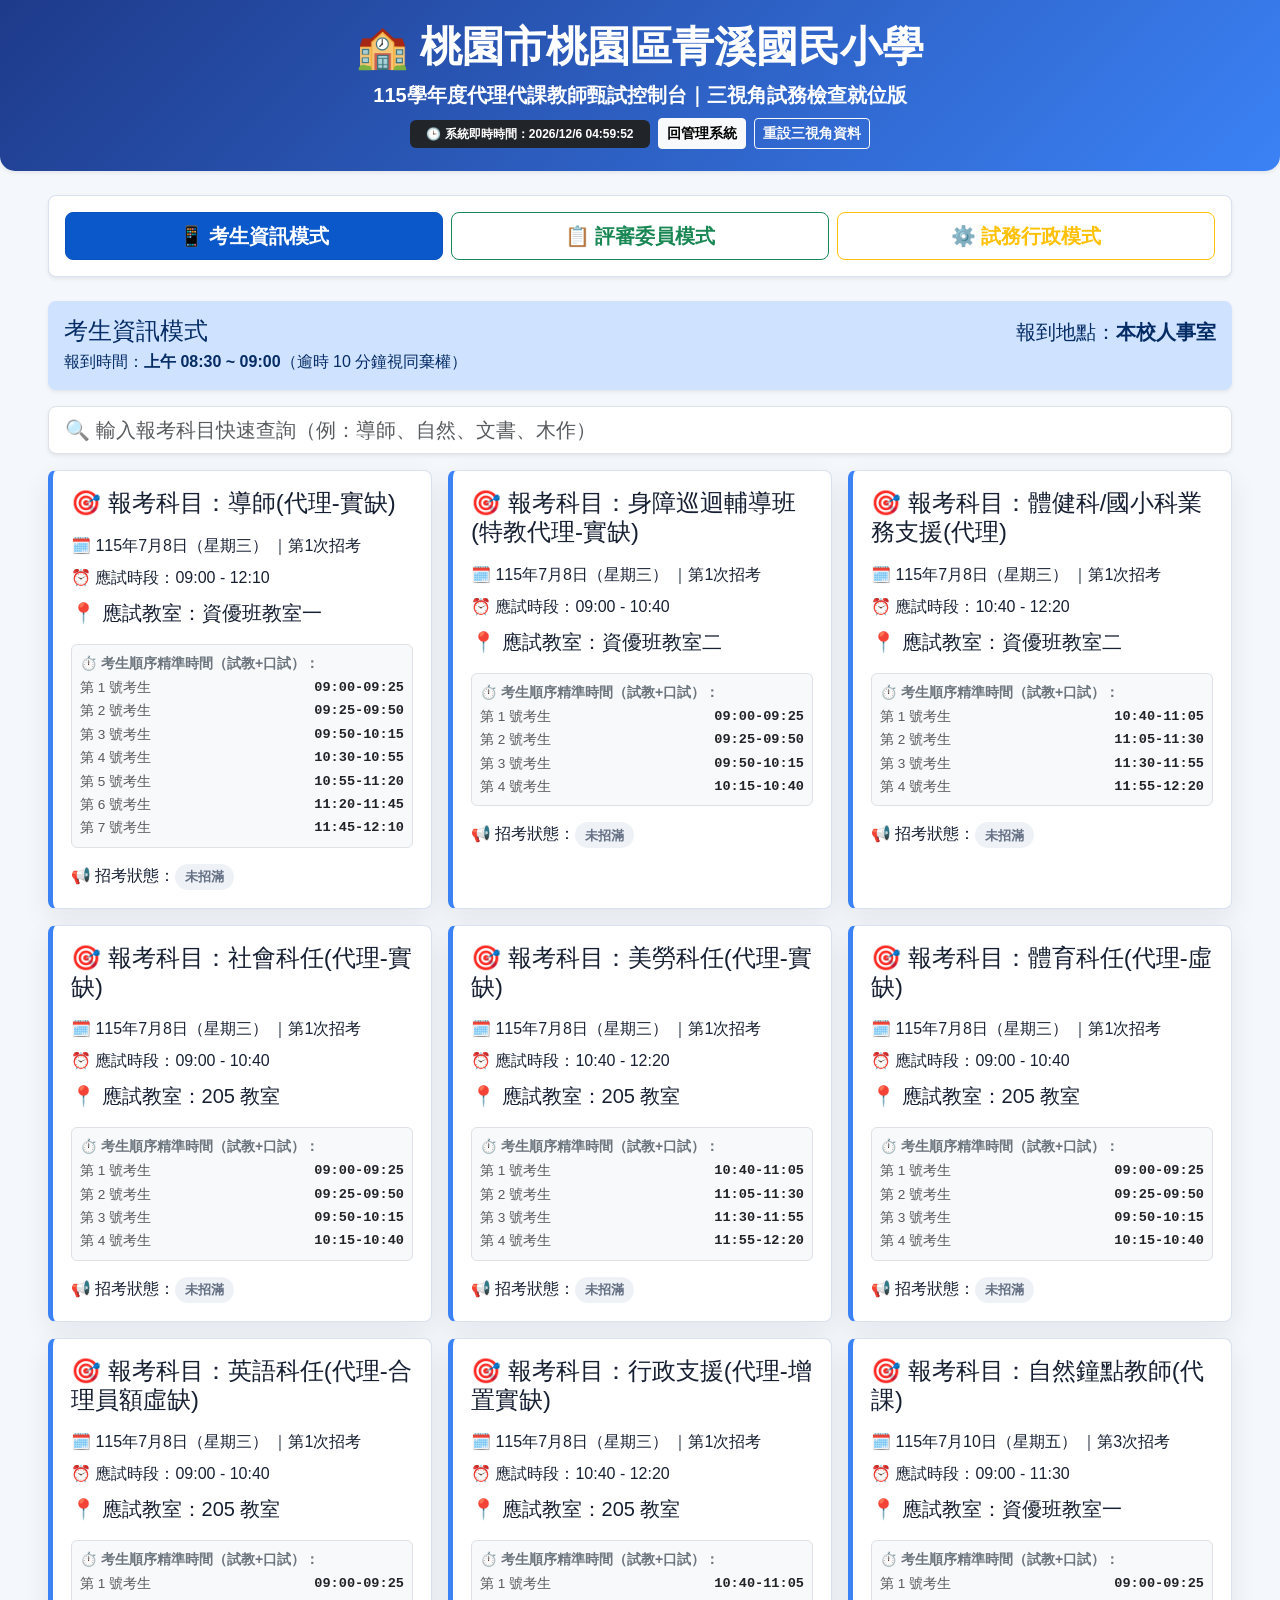
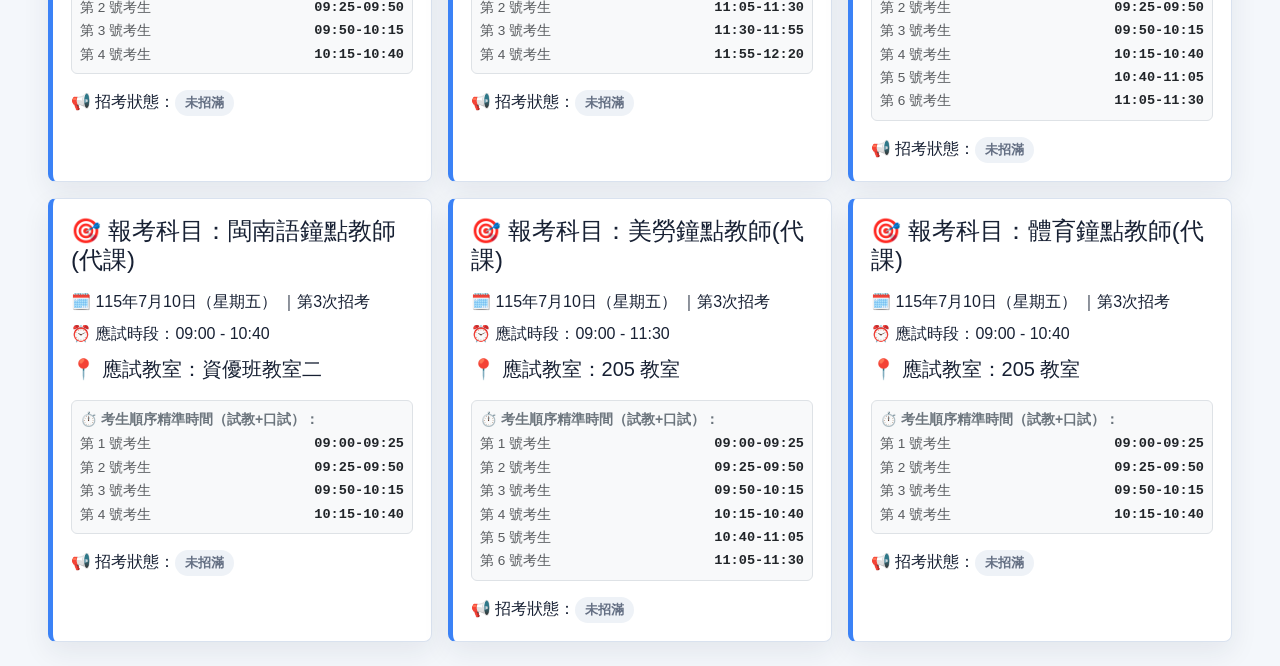
==== today.html @ 385afc44 "Add files via upload" ====
<!doctype html>
<html lang="zh-Hant">
  <head>
    <meta charset="utf-8" />
    <meta name="viewport" content="width=device-width, initial-scale=1" />
    <title>青溪國小代理代課教師甄試控制台｜三視角試務檢查就位版</title>
    <link href="https://cdn.jsdelivr.net/npm/bootstrap@5.3.3/dist/css/bootstrap.min.css" rel="stylesheet" />
    <link rel="stylesheet" href="today.css" />
  </head>
  <body>
    <header class="hero-banner text-center shadow-sm">
      <div class="container-fluid px-3 px-lg-5">
        <h1 class="fw-bold h3 mb-2">🏫 桃園市桃園區青溪國民小學</h1>
        <p class="mb-2 lead fw-semibold">115學年度代理代課教師甄試控制台｜三視角試務檢查就位版</p>
        <div class="d-flex flex-column flex-md-row justify-content-center gap-2 align-items-center">
          <span id="liveClock" class="badge bg-dark px-3 py-2">載入時間中...</span>
          <a class="btn btn-light btn-sm fw-bold" href="index.html">回管理系統</a>
          <button id="resetThreeViews" class="btn btn-outline-light btn-sm fw-bold" type="button">重設三視角資料</button>
        </div>
      </div>
    </header>

    <main class="container-fluid px-3 px-lg-5 py-4">
      <section class="view-switch card shadow-sm mb-4">
        <div class="card-body">
          <div class="row g-2 text-center">
            <div class="col-md-4">
              <button class="btn btn-primary btn-lg fw-bold view-button active w-100" data-view="candidate" type="button">📱 考生資訊模式</button>
            </div>
            <div class="col-md-4">
              <button class="btn btn-outline-success btn-lg fw-bold view-button w-100" data-view="judge" type="button">📋 評審委員模式</button>
            </div>
            <div class="col-md-4">
              <button class="btn btn-outline-warning btn-lg fw-bold view-button w-100" data-view="admin" type="button">⚙️ 試務行政模式</button>
            </div>
          </div>
        </div>
      </section>

      <section id="candidateView" class="view-panel active" aria-labelledby="candidate-title">
        <div class="alert alert-primary border-0 shadow-sm time-banner" role="alert">
          <div class="d-flex flex-column flex-xl-row justify-content-between gap-2">
            <div>
              <h2 id="candidate-title" class="h4 mb-1">考生資訊模式</h2>
              <p class="mb-0">報到時間：<strong>上午 08:30 ~ 09:00</strong>（逾時 10 分鐘視同棄權）</p>
            </div>
            <div class="fs-5">報到地點：<strong>本校人事室</strong></div>
          </div>
        </div>
        <div class="mb-3">
          <input id="candidateSearch" class="form-control form-control-lg shadow-sm" type="search" placeholder="🔍 輸入報考科目快速查詢（例：導師、自然、文書、木作）" />
        </div>
        <div id="candidateCards" class="job-card-grid"></div>
      </section>

      <section id="judgeView" class="view-panel" aria-labelledby="judge-title">
        <div class="card shadow-sm mb-3">
          <div class="card-body">
            <div class="row g-3 align-items-end">
              <div class="col-12 col-lg-5">
                <label class="form-label fw-bold" for="judgeSelect">委員身分選擇</label>
                <select id="judgeSelect" class="form-select form-select-lg"></select>
              </div>
              <div class="col">
                <h2 id="judge-title" class="h4 mb-1">評審委員模式</h2>
                <p class="text-secondary mb-0">選擇委員後，只顯示該委員被指派的科目卡片。</p>
              </div>
            </div>
          </div>
        </div>
        <div id="judgeCards" class="job-card-grid"></div>
      </section>

      <section id="adminView" class="view-panel" aria-labelledby="admin-title">
        <div class="d-flex flex-column flex-lg-row justify-content-between gap-2 align-items-lg-end mb-3">
          <div>
            <p class="eyebrow mb-1">Staff & Admin View</p>
            <h2 id="admin-title" class="h3 mb-0">試務行政模式</h2>
          </div>
          <p class="text-secondary mb-0">所有資料異動會立即存入 localStorage 並同步三個視角。</p>
        </div>
        <div id="adminCards" class="admin-stack"></div>
      </section>
    </main>

    <script src="https://cdn.jsdelivr.net/npm/bootstrap@5.3.3/dist/js/bootstrap.bundle.min.js"></script>
    <script src="today.js"></script>
  </body>
</html>
---- today.css ----
:root {
  --qxes-blue: #235f9f;
  --qxes-ink: #172033;
  --qxes-muted: #657084;
  --qxes-line: #d9e2ef;
  --qxes-bg: #f4f7fb;
  --qxes-yellow: #fff4d7;
  --qxes-green: #1f7a5b;
  --qxes-red: #b42318;
}

body {
  min-height: 100vh;
  color: var(--qxes-ink);
  background: var(--qxes-bg);
  font-family: "Microsoft JhengHei", "Noto Sans TC", Arial, sans-serif;
}

.hero-banner {
  color: #ffffff;
  padding: 22px 0;
  background: linear-gradient(135deg, #1e3a8a, #3b82f6);
  border-radius: 0 0 15px 15px;
}

.hero-banner h1 {
  font-size: clamp(28px, 4vw, 42px);
  font-weight: 900;
  letter-spacing: 0;
}

.eyebrow {
  color: var(--qxes-blue);
  font-size: 14px;
  font-weight: 900;
}

.view-panel {
  display: none;
}

.view-panel.active {
  display: block;
}

.view-switch {
  border: 1px solid var(--qxes-line);
  border-radius: 8px;
}

.time-banner {
  border-radius: 8px;
}

.job-card-grid {
  display: grid;
  grid-template-columns: repeat(3, minmax(260px, 1fr));
  gap: 16px;
}

.job-card,
.judge-task-card,
.admin-card {
  border: 1px solid var(--qxes-line);
  border-radius: 8px;
  background: #ffffff;
  box-shadow: 0 10px 28px rgba(25, 37, 58, 0.08);
}

.job-card {
  min-height: 210px;
  padding: 18px;
  border-left: 5px solid #3b82f6;
  transition: transform 160ms ease, box-shadow 160ms ease;
}

.job-card:hover {
  transform: translateY(-2px);
}

.job-card.closed {
  background: #e5e7eb;
  color: #667085;
  opacity: 0.68;
  border-left-color: #9ca3af;
}

.job-card.closed .closed-message {
  color: var(--qxes-red);
  font-size: 20px;
  font-weight: 900;
}

.waiting-room {
  display: inline-flex;
  padding: 4px 10px;
  border-radius: 999px;
  color: #7a5a00;
  background: var(--qxes-yellow);
  font-weight: 900;
}

.status-pill {
  display: inline-flex;
  align-items: center;
  min-height: 26px;
  padding: 3px 10px;
  border-radius: 999px;
  background: #eef2f7;
  color: var(--qxes-muted);
  font-size: 13px;
  font-weight: 900;
}

.status-pill.active {
  background: #fff4d7;
  color: #9a6700;
}

.status-pill.done,
.ready-pill {
  background: #e6f6ef;
  color: var(--qxes-green);
}

.status-pill.closed {
  background: #fff0ee;
  color: var(--qxes-red);
}

.sequence-box {
  margin: 12px 0 14px;
  overflow: hidden;
  border: 1px solid #cbd7e8;
  border-radius: 8px;
  background: #f8fbff;
}

.sequence-title {
  padding: 8px 10px;
  color: #193b68;
  background: #eaf2ff;
  font-size: 14px;
  font-weight: 900;
}

.sequence-table {
  width: 100%;
  margin: 0;
  border-collapse: collapse;
  font-size: 14px;
}

.sequence-table th,
.sequence-table td {
  padding: 7px 8px;
  border-top: 1px solid #d8e3f2;
  text-align: left;
  vertical-align: middle;
}

.sequence-table th {
  color: #3b4a62;
  background: #f2f6fc;
  font-weight: 900;
}

.sequence-table td:first-child {
  width: 72px;
  color: #1d4e89;
  font-weight: 900;
  white-space: nowrap;
}

.sequence-empty {
  margin: 10px 0 12px;
  padding: 8px 10px;
  border-radius: 8px;
  color: #7a5a00;
  background: var(--qxes-yellow);
  font-size: 14px;
  font-weight: 900;
}

.sequence-slot-row + .sequence-slot-row {
  margin-top: 3px;
}

.judge-task-card {
  padding: 18px;
}

.candidate-list {
  margin: 0;
  padding-left: 20px;
}

.candidate-list li {
  margin-bottom: 4px;
}

.admin-stack {
  display: grid;
  gap: 16px;
}

.admin-card {
  padding: 18px;
}

.admin-grid {
  display: grid;
  grid-template-columns: 1.1fr 1fr;
  gap: 16px;
}

.admin-field-grid {
  display: grid;
  grid-template-columns: repeat(3, minmax(180px, 1fr));
  gap: 12px;
}

.checklist-box {
  display: grid;
  gap: 9px;
}

.check-row {
  display: flex;
  gap: 8px;
  align-items: flex-start;
  padding: 9px 10px;
  border: 1px solid var(--qxes-line);
  border-radius: 8px;
  background: #f9fbfe;
}

.check-row input {
  margin-top: 4px;
}

textarea {
  min-height: 92px;
  resize: vertical;
}

.readonly-help {
  color: var(--qxes-muted);
  font-size: 14px;
}

@media (max-width: 1200px) {
  .job-card-grid {
    grid-template-columns: repeat(2, minmax(260px, 1fr));
  }

  .admin-grid,
  .admin-field-grid {
    grid-template-columns: 1fr;
  }
}

@media (max-width: 680px) {
  .job-card-grid {
    grid-template-columns: 1fr;
  }
}
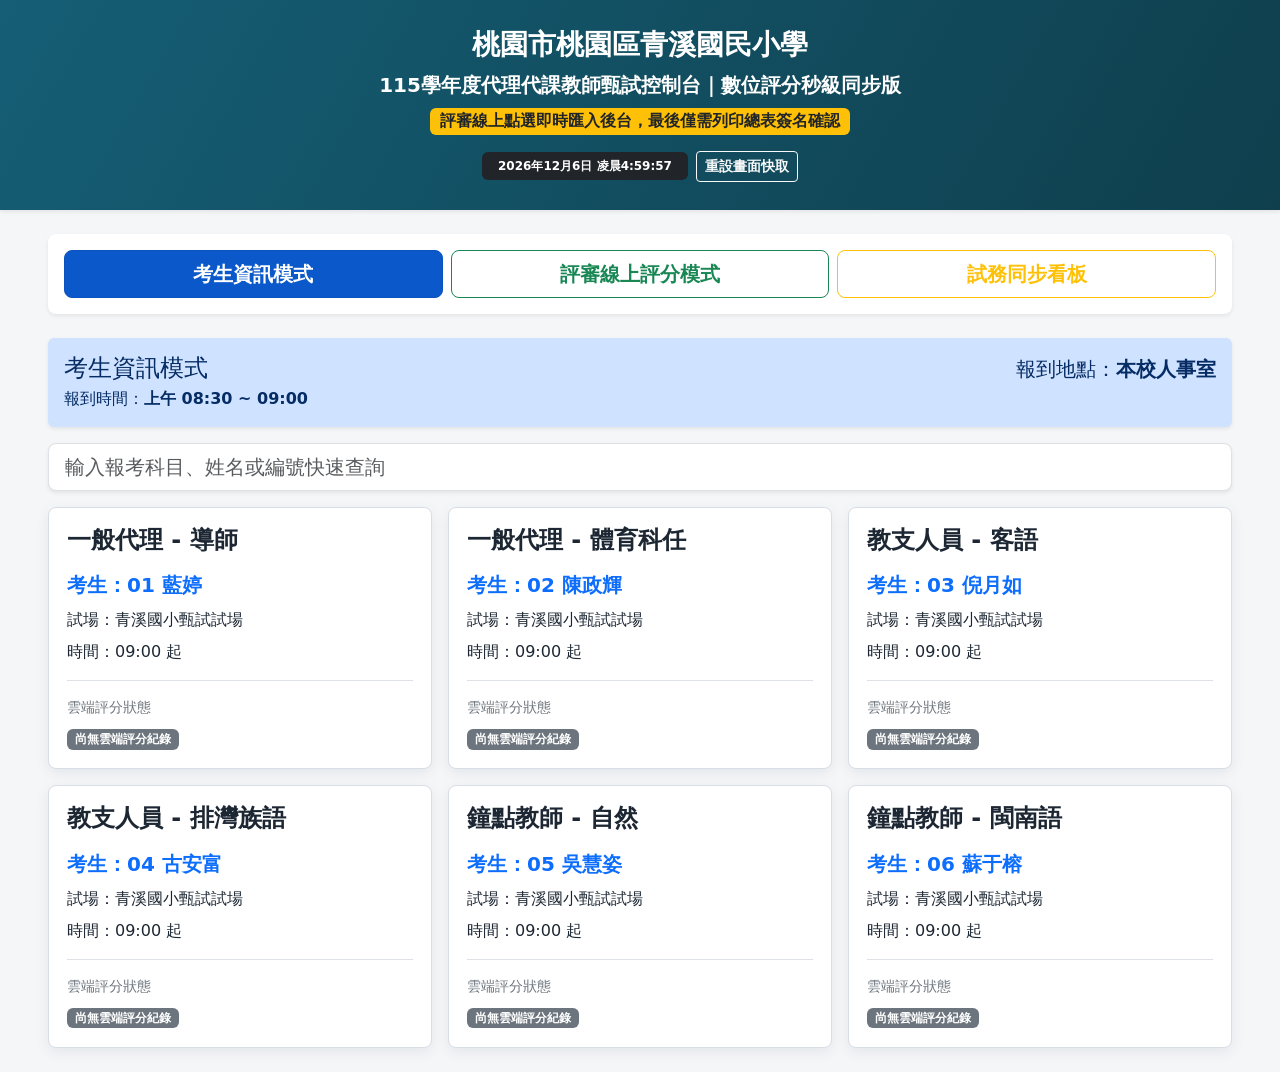
==== commit 634db87b: "Add files via upload" ====
--- a/today.html
+++ b/today.html
@@ -3,36 +3,34 @@
   <head>
     <meta charset="utf-8" />
     <meta name="viewport" content="width=device-width, initial-scale=1" />
-    <title>青溪國小代理代課教師甄試控制台｜三視角試務檢查就位版</title>
+    <title>青溪國小代理代課教師甄試控制台｜即時數位評分同步版</title>
     <link href="https://cdn.jsdelivr.net/npm/bootstrap@5.3.3/dist/css/bootstrap.min.css" rel="stylesheet" />
     <link rel="stylesheet" href="today.css" />
   </head>
   <body>
     <header class="hero-banner text-center shadow-sm">
       <div class="container-fluid px-3 px-lg-5">
-        <h1 class="fw-bold h3 mb-2">🏫 桃園市桃園區青溪國民小學</h1>
-        <p class="mb-2 lead fw-semibold">115學年度代理代課教師甄試控制台｜三視角試務檢查就位版</p>
+        <h1 class="fw-bold h3 mb-2">桃園市桃園區青溪國民小學</h1>
+        <p class="mb-2 lead fw-semibold">115學年度代理代課教師甄試控制台｜數位評分秒級同步版</p>
+        <p class="badge bg-warning text-dark fs-6 mb-3">評審線上點選即時匯入後台，最後僅需列印總表簽名確認</p>
         <div class="d-flex flex-column flex-md-row justify-content-center gap-2 align-items-center">
           <span id="liveClock" class="badge bg-dark px-3 py-2">載入時間中...</span>
-          <a class="btn btn-light btn-sm fw-bold" href="index.html">回管理系統</a>
-          <button id="resetThreeViews" class="btn btn-outline-light btn-sm fw-bold" type="button">重設三視角資料</button>
+          <button id="resetThreeViews" class="btn btn-outline-light btn-sm fw-bold" type="button">重設畫面快取</button>
         </div>
       </div>
     </header>
 
     <main class="container-fluid px-3 px-lg-5 py-4">
-      <section class="view-switch card shadow-sm mb-4">
-        <div class="card-body">
-          <div class="row g-2 text-center">
-            <div class="col-md-4">
-              <button class="btn btn-primary btn-lg fw-bold view-button active w-100" data-view="candidate" type="button">📱 考生資訊模式</button>
-            </div>
-            <div class="col-md-4">
-              <button class="btn btn-outline-success btn-lg fw-bold view-button w-100" data-view="judge" type="button">📋 評審委員模式</button>
-            </div>
-            <div class="col-md-4">
-              <button class="btn btn-outline-warning btn-lg fw-bold view-button w-100" data-view="admin" type="button">⚙️ 試務行政模式</button>
-            </div>
+      <section class="view-switch shadow-sm mb-4">
+        <div class="row g-2 text-center">
+          <div class="col-md-4">
+            <button class="btn btn-primary btn-lg fw-bold view-button active w-100" data-view="candidate" type="button">考生資訊模式</button>
+          </div>
+          <div class="col-md-4">
+            <button class="btn btn-outline-success btn-lg fw-bold view-button w-100" data-view="judge" type="button">評審線上評分模式</button>
+          </div>
+          <div class="col-md-4">
+            <button class="btn btn-outline-warning btn-lg fw-bold view-button w-100" data-view="admin" type="button">試務同步看板</button>
           </div>
         </div>
       </section>
@@ -42,29 +40,27 @@
           <div class="d-flex flex-column flex-xl-row justify-content-between gap-2">
             <div>
               <h2 id="candidate-title" class="h4 mb-1">考生資訊模式</h2>
-              <p class="mb-0">報到時間：<strong>上午 08:30 ~ 09:00</strong>（逾時 10 分鐘視同棄權）</p>
+              <p class="mb-0">報到時間：<strong>上午 08:30 ~ 09:00</strong></p>
             </div>
             <div class="fs-5">報到地點：<strong>本校人事室</strong></div>
           </div>
         </div>
         <div class="mb-3">
-          <input id="candidateSearch" class="form-control form-control-lg shadow-sm" type="search" placeholder="🔍 輸入報考科目快速查詢（例：導師、自然、文書、木作）" />
+          <input id="candidateSearch" class="form-control form-control-lg shadow-sm" type="search" placeholder="輸入報考科目、姓名或編號快速查詢" />
         </div>
         <div id="candidateCards" class="job-card-grid"></div>
       </section>
 
       <section id="judgeView" class="view-panel" aria-labelledby="judge-title">
-        <div class="card shadow-sm mb-3">
-          <div class="card-body">
-            <div class="row g-3 align-items-end">
-              <div class="col-12 col-lg-5">
-                <label class="form-label fw-bold" for="judgeSelect">委員身分選擇</label>
-                <select id="judgeSelect" class="form-select form-select-lg"></select>
-              </div>
-              <div class="col">
-                <h2 id="judge-title" class="h4 mb-1">評審委員模式</h2>
-                <p class="text-secondary mb-0">選擇委員後，只顯示該委員被指派的科目卡片。</p>
-              </div>
+        <div class="toolbar-panel shadow-sm mb-3">
+          <div class="row g-3 align-items-end">
+            <div class="col-12 col-lg-5">
+              <label class="form-label fw-bold" for="judgeSelect">委員身分選擇</label>
+              <select id="judgeSelect" class="form-select form-select-lg"></select>
+            </div>
+            <div class="col">
+              <h2 id="judge-title" class="h4 mb-1">評審線上評分系統</h2>
+              <p class="text-secondary mb-0">填寫各分項分數後送出，系統會自動計算總分並同步至 Google 試算表。</p>
             </div>
           </div>
         </div>
@@ -72,18 +68,20 @@
       </section>
 
       <section id="adminView" class="view-panel" aria-labelledby="admin-title">
-        <div class="d-flex flex-column flex-lg-row justify-content-between gap-2 align-items-lg-end mb-3">
-          <div>
-            <p class="eyebrow mb-1">Staff & Admin View</p>
-            <h2 id="admin-title" class="h3 mb-0">試務行政模式</h2>
+        <div class="sync-panel bg-dark text-white p-3 mb-4 shadow-sm">
+          <div class="d-flex flex-column flex-md-row justify-content-between align-items-md-center gap-2">
+            <div>
+              <h3 id="admin-title" class="h5 mb-1">雲端即時分數同步狀態</h3>
+              <p class="mb-0 text-white-50" id="syncStatus">系統每 5 秒自動撈取雲端評分進度。</p>
+            </div>
+            <button class="btn btn-outline-light btn-sm fw-bold" id="forceSyncBtn" type="button">立即強制同步</button>
           </div>
-          <p class="text-secondary mb-0">所有資料異動會立即存入 localStorage 並同步三個視角。</p>
         </div>
         <div id="adminCards" class="admin-stack"></div>
       </section>
     </main>
 
     <script src="https://cdn.jsdelivr.net/npm/bootstrap@5.3.3/dist/js/bootstrap.bundle.min.js"></script>
-    <script src="today.js"></script>
+    <script src="today.js?v=1150708-live-sync-clean"></script>
   </body>
 </html>
--- a/today.css
+++ b/today.css
@@ -1,38 +1,39 @@
 :root {
-  --qxes-blue: #235f9f;
-  --qxes-ink: #172033;
-  --qxes-muted: #657084;
-  --qxes-line: #d9e2ef;
-  --qxes-bg: #f4f7fb;
-  --qxes-yellow: #fff4d7;
-  --qxes-green: #1f7a5b;
-  --qxes-red: #b42318;
+  --page-bg: #f4f6f8;
+  --ink: #1d2733;
+  --line: #d8dee6;
+  --brand: #155e75;
+  --brand-deep: #0f3f4d;
+  --good: #198754;
+  --warn: #b7791f;
 }
 
 body {
   min-height: 100vh;
-  color: var(--qxes-ink);
-  background: var(--qxes-bg);
-  font-family: "Microsoft JhengHei", "Noto Sans TC", Arial, sans-serif;
+  background: var(--page-bg);
+  color: var(--ink);
+  font-family: system-ui, -apple-system, BlinkMacSystemFont, "Segoe UI", "Microsoft JhengHei", sans-serif;
 }
 
 .hero-banner {
-  color: #ffffff;
-  padding: 22px 0;
-  background: linear-gradient(135deg, #1e3a8a, #3b82f6);
-  border-radius: 0 0 15px 15px;
+  background: linear-gradient(120deg, var(--brand), var(--brand-deep));
+  color: #fff;
+  padding: 28px 0;
 }
 
-.hero-banner h1 {
-  font-size: clamp(28px, 4vw, 42px);
-  font-weight: 900;
-  letter-spacing: 0;
+.view-switch,
+.toolbar-panel,
+.sync-panel,
+.job-card,
+.judge-task-card,
+.admin-card {
+  border-radius: 8px;
 }
 
-.eyebrow {
-  color: var(--qxes-blue);
-  font-size: 14px;
-  font-weight: 900;
+.view-switch,
+.toolbar-panel {
+  background: #fff;
+  padding: 16px;
 }
 
 .view-panel {
@@ -43,225 +44,60 @@
   display: block;
 }
 
-.view-switch {
-  border: 1px solid var(--qxes-line);
-  border-radius: 8px;
-}
-
-.time-banner {
-  border-radius: 8px;
-}
-
 .job-card-grid {
   display: grid;
-  grid-template-columns: repeat(3, minmax(260px, 1fr));
+  grid-template-columns: repeat(auto-fit, minmax(310px, 1fr));
   gap: 16px;
 }
 
 .job-card,
 .judge-task-card,
 .admin-card {
-  border: 1px solid var(--qxes-line);
-  border-radius: 8px;
-  background: #ffffff;
-  box-shadow: 0 10px 28px rgba(25, 37, 58, 0.08);
+  background: #fff;
+  border: 1px solid var(--line);
+  box-shadow: 0 4px 14px rgba(15, 23, 42, 0.07);
 }
 
 .job-card {
-  min-height: 210px;
-  padding: 18px;
-  border-left: 5px solid #3b82f6;
-  transition: transform 160ms ease, box-shadow 160ms ease;
-}
-
-.job-card:hover {
-  transform: translateY(-2px);
-}
-
-.job-card.closed {
-  background: #e5e7eb;
-  color: #667085;
-  opacity: 0.68;
-  border-left-color: #9ca3af;
-}
-
-.job-card.closed .closed-message {
-  color: var(--qxes-red);
-  font-size: 20px;
-  font-weight: 900;
-}
-
-.waiting-room {
-  display: inline-flex;
-  padding: 4px 10px;
-  border-radius: 999px;
-  color: #7a5a00;
-  background: var(--qxes-yellow);
-  font-weight: 900;
-}
-
-.status-pill {
-  display: inline-flex;
-  align-items: center;
-  min-height: 26px;
-  padding: 3px 10px;
-  border-radius: 999px;
-  background: #eef2f7;
-  color: var(--qxes-muted);
-  font-size: 13px;
-  font-weight: 900;
-}
-
-.status-pill.active {
-  background: #fff4d7;
-  color: #9a6700;
-}
-
-.status-pill.done,
-.ready-pill {
-  background: #e6f6ef;
-  color: var(--qxes-green);
-}
-
-.status-pill.closed {
-  background: #fff0ee;
-  color: var(--qxes-red);
-}
-
-.sequence-box {
-  margin: 12px 0 14px;
-  overflow: hidden;
-  border: 1px solid #cbd7e8;
-  border-radius: 8px;
-  background: #f8fbff;
-}
-
-.sequence-title {
-  padding: 8px 10px;
-  color: #193b68;
-  background: #eaf2ff;
-  font-size: 14px;
-  font-weight: 900;
-}
-
-.sequence-table {
-  width: 100%;
-  margin: 0;
-  border-collapse: collapse;
-  font-size: 14px;
-}
-
-.sequence-table th,
-.sequence-table td {
-  padding: 7px 8px;
-  border-top: 1px solid #d8e3f2;
-  text-align: left;
-  vertical-align: middle;
-}
-
-.sequence-table th {
-  color: #3b4a62;
-  background: #f2f6fc;
-  font-weight: 900;
-}
-
-.sequence-table td:first-child {
-  width: 72px;
-  color: #1d4e89;
-  font-weight: 900;
-  white-space: nowrap;
-}
-
-.sequence-empty {
-  margin: 10px 0 12px;
-  padding: 8px 10px;
-  border-radius: 8px;
-  color: #7a5a00;
-  background: var(--qxes-yellow);
-  font-size: 14px;
-  font-weight: 900;
-}
-
-.sequence-slot-row + .sequence-slot-row {
-  margin-top: 3px;
-}
-
-.judge-task-card {
   padding: 18px;
 }
 
-.candidate-list {
-  margin: 0;
-  padding-left: 20px;
+.score-row {
+  display: flex;
+  justify-content: space-between;
+  gap: 12px;
+  padding: 8px 10px;
+  border-radius: 6px;
+  background: #f8fafc;
 }
 
-.candidate-list li {
-  margin-bottom: 4px;
+.score-row + .score-row {
+  margin-top: 6px;
 }
 
 .admin-stack {
   display: grid;
-  gap: 16px;
-}
-
-.admin-card {
-  padding: 18px;
-}
-
-.admin-grid {
-  display: grid;
-  grid-template-columns: 1.1fr 1fr;
-  gap: 16px;
-}
-
-.admin-field-grid {
-  display: grid;
-  grid-template-columns: repeat(3, minmax(180px, 1fr));
   gap: 12px;
 }
 
-.checklist-box {
+.score-input-grid {
   display: grid;
-  gap: 9px;
+  gap: 10px;
 }
 
-.check-row {
-  display: flex;
-  gap: 8px;
-  align-items: flex-start;
-  padding: 9px 10px;
-  border: 1px solid var(--qxes-line);
-  border-radius: 8px;
-  background: #f9fbfe;
+.score-input-row {
+  display: grid;
+  grid-template-columns: minmax(0, 1fr) 110px;
+  gap: 10px;
+  align-items: center;
 }
 
-.check-row input {
-  margin-top: 4px;
+.score-input-row small {
+  line-height: 1.35;
 }
 
-textarea {
-  min-height: 92px;
-  resize: vertical;
-}
-
-.readonly-help {
-  color: var(--qxes-muted);
-  font-size: 14px;
-}
-
-@media (max-width: 1200px) {
-  .job-card-grid {
-    grid-template-columns: repeat(2, minmax(260px, 1fr));
-  }
-
-  .admin-grid,
-  .admin-field-grid {
+@media (max-width: 575.98px) {
+  .score-input-row {
     grid-template-columns: 1fr;
   }
 }
-
-@media (max-width: 680px) {
-  .job-card-grid {
-    grid-template-columns: 1fr;
-  }
-}
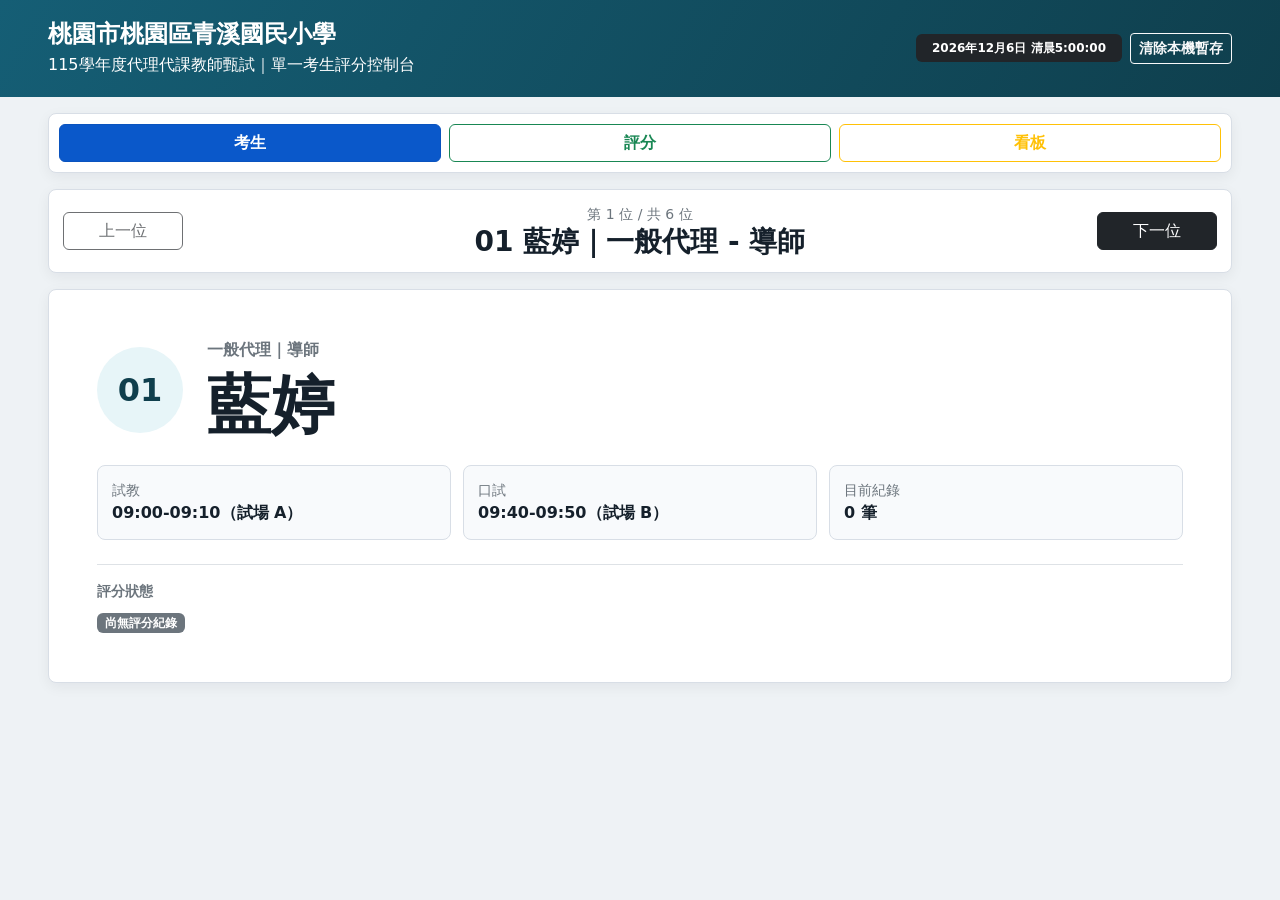
==== commit be12a1b6: "Add files via upload" ====
--- a/today.html
+++ b/today.html
@@ -2,86 +2,10 @@
 <html lang="zh-Hant">
   <head>
     <meta charset="utf-8" />
-    <meta name="viewport" content="width=device-width, initial-scale=1" />
-    <title>青溪國小代理代課教師甄試控制台｜即時數位評分同步版</title>
-    <link href="https://cdn.jsdelivr.net/npm/bootstrap@5.3.3/dist/css/bootstrap.min.css" rel="stylesheet" />
-    <link rel="stylesheet" href="today.css" />
+    <meta http-equiv="refresh" content="0; url=./index.html" />
+    <title>前往控制台</title>
   </head>
   <body>
-    <header class="hero-banner text-center shadow-sm">
-      <div class="container-fluid px-3 px-lg-5">
-        <h1 class="fw-bold h3 mb-2">桃園市桃園區青溪國民小學</h1>
-        <p class="mb-2 lead fw-semibold">115學年度代理代課教師甄試控制台｜數位評分秒級同步版</p>
-        <p class="badge bg-warning text-dark fs-6 mb-3">評審線上點選即時匯入後台，最後僅需列印總表簽名確認</p>
-        <div class="d-flex flex-column flex-md-row justify-content-center gap-2 align-items-center">
-          <span id="liveClock" class="badge bg-dark px-3 py-2">載入時間中...</span>
-          <button id="resetThreeViews" class="btn btn-outline-light btn-sm fw-bold" type="button">重設畫面快取</button>
-        </div>
-      </div>
-    </header>
-
-    <main class="container-fluid px-3 px-lg-5 py-4">
-      <section class="view-switch shadow-sm mb-4">
-        <div class="row g-2 text-center">
-          <div class="col-md-4">
-            <button class="btn btn-primary btn-lg fw-bold view-button active w-100" data-view="candidate" type="button">考生資訊模式</button>
-          </div>
-          <div class="col-md-4">
-            <button class="btn btn-outline-success btn-lg fw-bold view-button w-100" data-view="judge" type="button">評審線上評分模式</button>
-          </div>
-          <div class="col-md-4">
-            <button class="btn btn-outline-warning btn-lg fw-bold view-button w-100" data-view="admin" type="button">試務同步看板</button>
-          </div>
-        </div>
-      </section>
-
-      <section id="candidateView" class="view-panel active" aria-labelledby="candidate-title">
-        <div class="alert alert-primary border-0 shadow-sm time-banner" role="alert">
-          <div class="d-flex flex-column flex-xl-row justify-content-between gap-2">
-            <div>
-              <h2 id="candidate-title" class="h4 mb-1">考生資訊模式</h2>
-              <p class="mb-0">報到時間：<strong>上午 08:30 ~ 09:00</strong></p>
-            </div>
-            <div class="fs-5">報到地點：<strong>本校人事室</strong></div>
-          </div>
-        </div>
-        <div class="mb-3">
-          <input id="candidateSearch" class="form-control form-control-lg shadow-sm" type="search" placeholder="輸入報考科目、姓名或編號快速查詢" />
-        </div>
-        <div id="candidateCards" class="job-card-grid"></div>
-      </section>
-
-      <section id="judgeView" class="view-panel" aria-labelledby="judge-title">
-        <div class="toolbar-panel shadow-sm mb-3">
-          <div class="row g-3 align-items-end">
-            <div class="col-12 col-lg-5">
-              <label class="form-label fw-bold" for="judgeSelect">委員身分選擇</label>
-              <select id="judgeSelect" class="form-select form-select-lg"></select>
-            </div>
-            <div class="col">
-              <h2 id="judge-title" class="h4 mb-1">評審線上評分系統</h2>
-              <p class="text-secondary mb-0">填寫各分項分數後送出，系統會自動計算總分並同步至 Google 試算表。</p>
-            </div>
-          </div>
-        </div>
-        <div id="judgeCards" class="job-card-grid"></div>
-      </section>
-
-      <section id="adminView" class="view-panel" aria-labelledby="admin-title">
-        <div class="sync-panel bg-dark text-white p-3 mb-4 shadow-sm">
-          <div class="d-flex flex-column flex-md-row justify-content-between align-items-md-center gap-2">
-            <div>
-              <h3 id="admin-title" class="h5 mb-1">雲端即時分數同步狀態</h3>
-              <p class="mb-0 text-white-50" id="syncStatus">系統每 5 秒自動撈取雲端評分進度。</p>
-            </div>
-            <button class="btn btn-outline-light btn-sm fw-bold" id="forceSyncBtn" type="button">立即強制同步</button>
-          </div>
-        </div>
-        <div id="adminCards" class="admin-stack"></div>
-      </section>
-    </main>
-
-    <script src="https://cdn.jsdelivr.net/npm/bootstrap@5.3.3/dist/js/bootstrap.bundle.min.js"></script>
-    <script src="today.js?v=1150708-live-sync-clean"></script>
+    <a href="./index.html">前往控制台</a>
   </body>
 </html>
